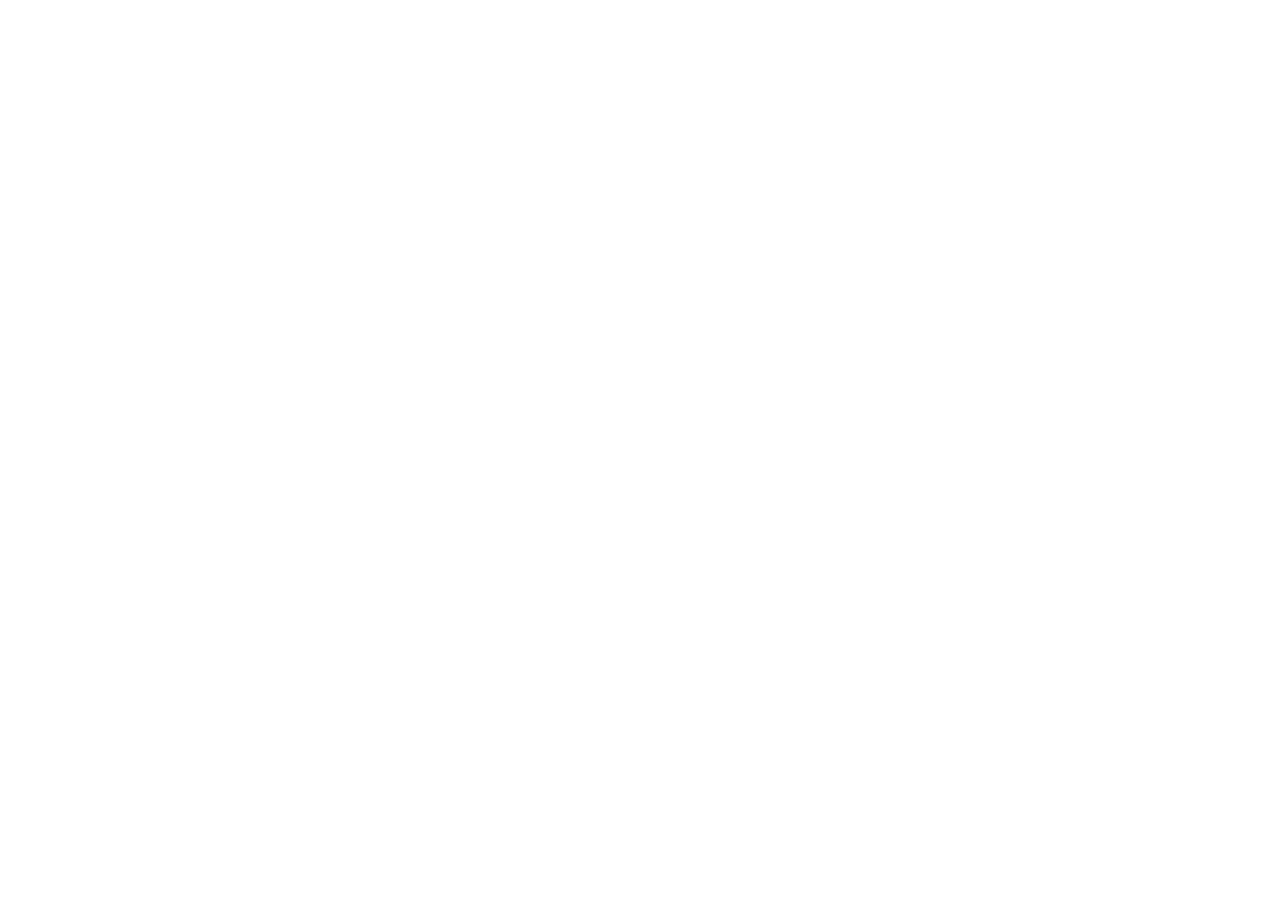
==== index.html @ 3d3f5ec4 "first commit" ====
<!DOCTYPE html>
<html lang="en">
<head>
    <meta charset="UTF-8">
    <meta name="viewport" content="width=device-width, initial-scale=1.0">
    <title>Document</title>
    <link rel="stylesheet" href="style.css">
</head>
<body>
    <header></header>

    <main></main>

    <footer></footer>

    <script src="js/game.js"></script>
    <script src="js/mcts.js"></script>
    <script src="js/player.js"></script>
    <script src="js/main.js"></script>
</body>
</html>
---- style.css ----
* {
}

body {
}

header {
}

main {
}

footer {
}
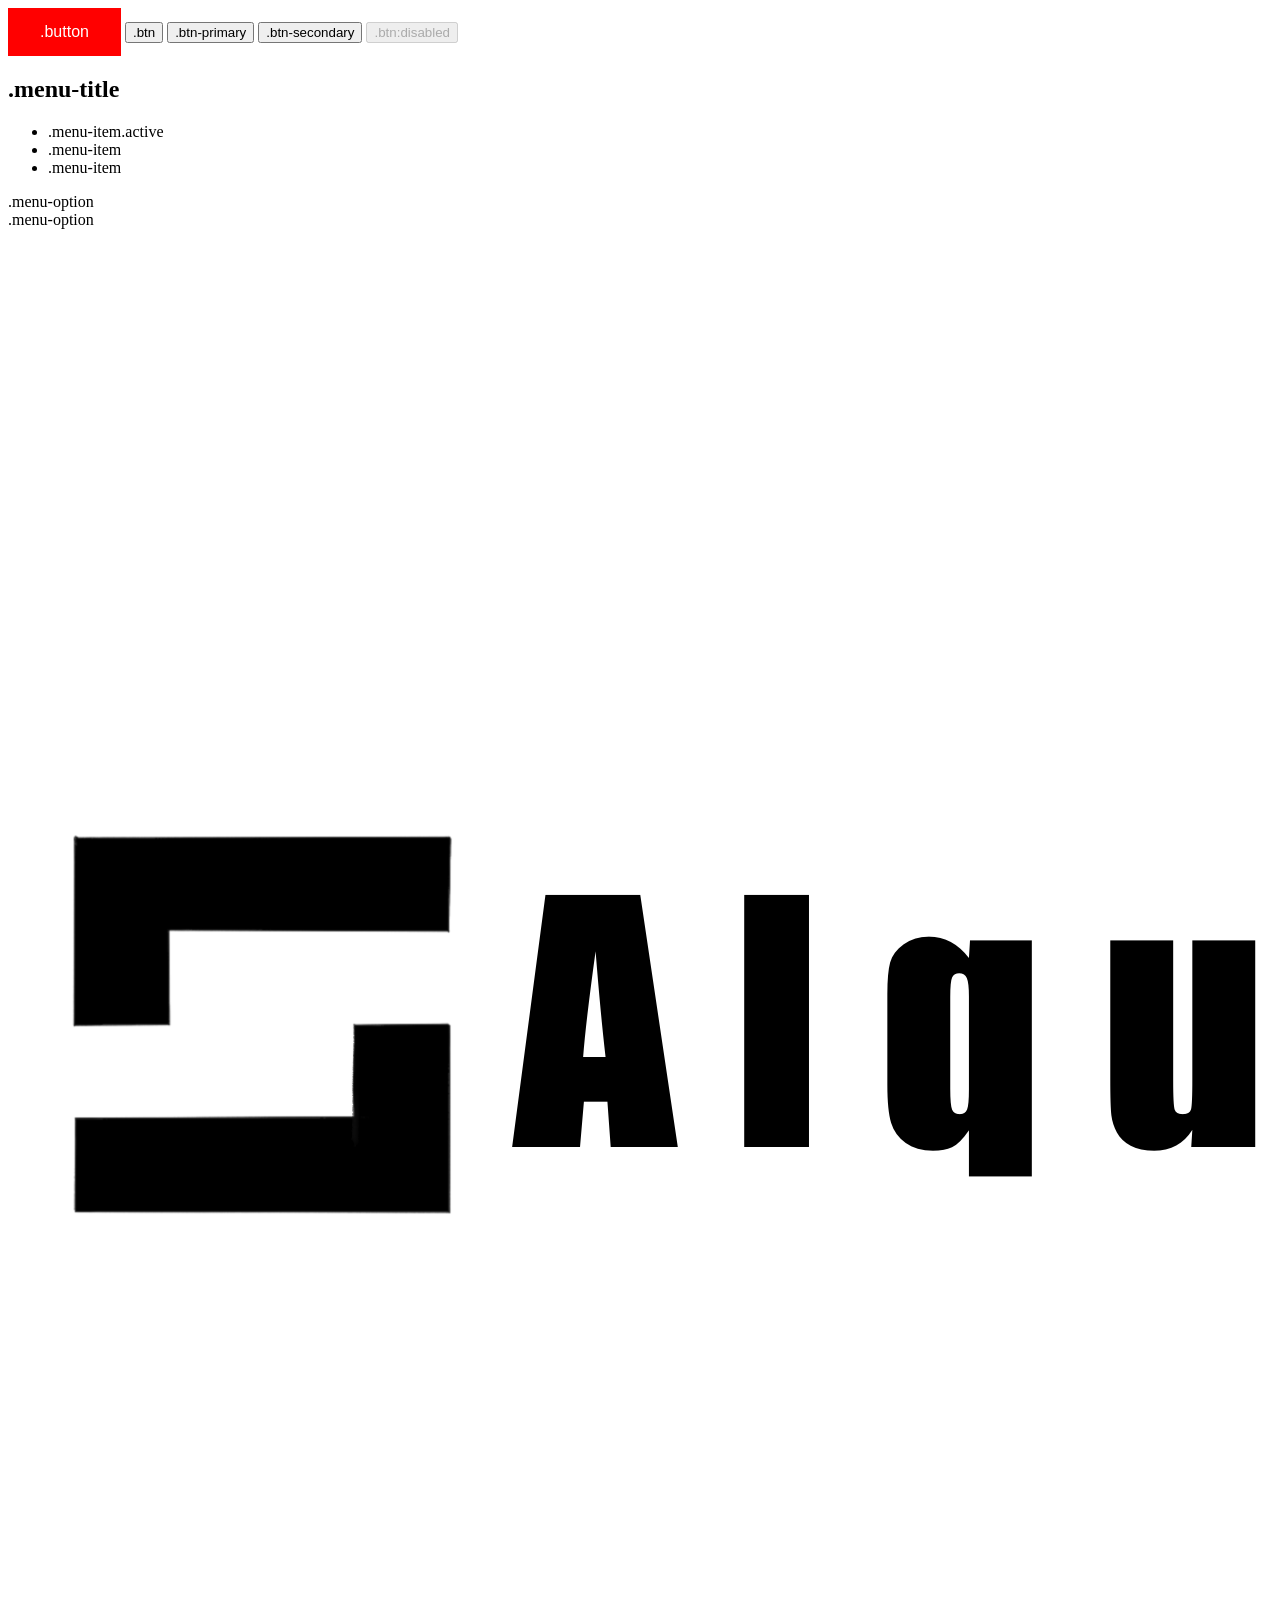
==== commit 0ec2ab04: "initial html+css structure" ====
--- a/index.html
+++ b/index.html
@@ -9,7 +9,31 @@
 <body>
     <header></header>
 
-    <main></main>
+    <main>
+        <!-- TEST: buttons -->
+        <section>
+            <button class="button">.button</button>
+            <button class="btn">.btn</button>
+            <button class="btn btn-primary">.btn-primary</button>
+            <button class="btn btn-secondary">.btn-secondary</button>
+            <button class="btn" disabled>.btn:disabled</button>
+        </section>
+
+        <!-- TEST: menu -->
+        <nav class="menu">
+            <h2 class="menu-title">.menu-title</h2>
+            <ul class="menu-list">
+                <li class="menu-item active">.menu-item.active</li>
+                <li class="menu-item">.menu-item</li>
+                <li class="menu-item">.menu-item</li>
+            </ul>
+            <div class="menu-options">
+                <div class="menu-option">.menu-option</div>
+                <div class="menu-option">.menu-option</div>
+            </div>
+        </nav>
+    </main>
+        <img src="Logo.png" alt="Alquerque logo">
 
     <footer></footer>
 
--- a/style.css
+++ b/style.css
@@ -1,8 +1,28 @@
 * {
 }
 
+:root {
+  --white: var(--white);
+  --black: var(--black);
+  --lightbrown: #D4BEB5;
+    
+}
+
 body {
+
+    .button {
+        background-color: red;
+        border: none;
+        color: white;
+        padding: 15px 32px;
+        text-align: center;
+        text-decoration: none;
+        display: inline-block;
+        font-size: 16px;
+        cursor: pointer;
+    }
 }
+
 
 header {
 }
@@ -12,3 +32,53 @@
 
 footer {
 }
+
+/* Buttons */
+button {
+}
+
+.btn {
+}
+
+.btn:hover {
+}
+
+.btn:active {
+}
+
+.btn:disabled {
+}
+
+.btn-primary {
+}
+
+.btn-secondary {
+}
+
+/* Menus */
+nav {
+}
+
+.menu {
+}
+
+.menu-title {
+}
+
+.menu-list {
+}
+
+.menu-item {
+}
+
+.menu-item:hover {
+}
+
+.menu-item.active {
+}
+
+.menu-options {
+}
+
+.menu-option {
+}
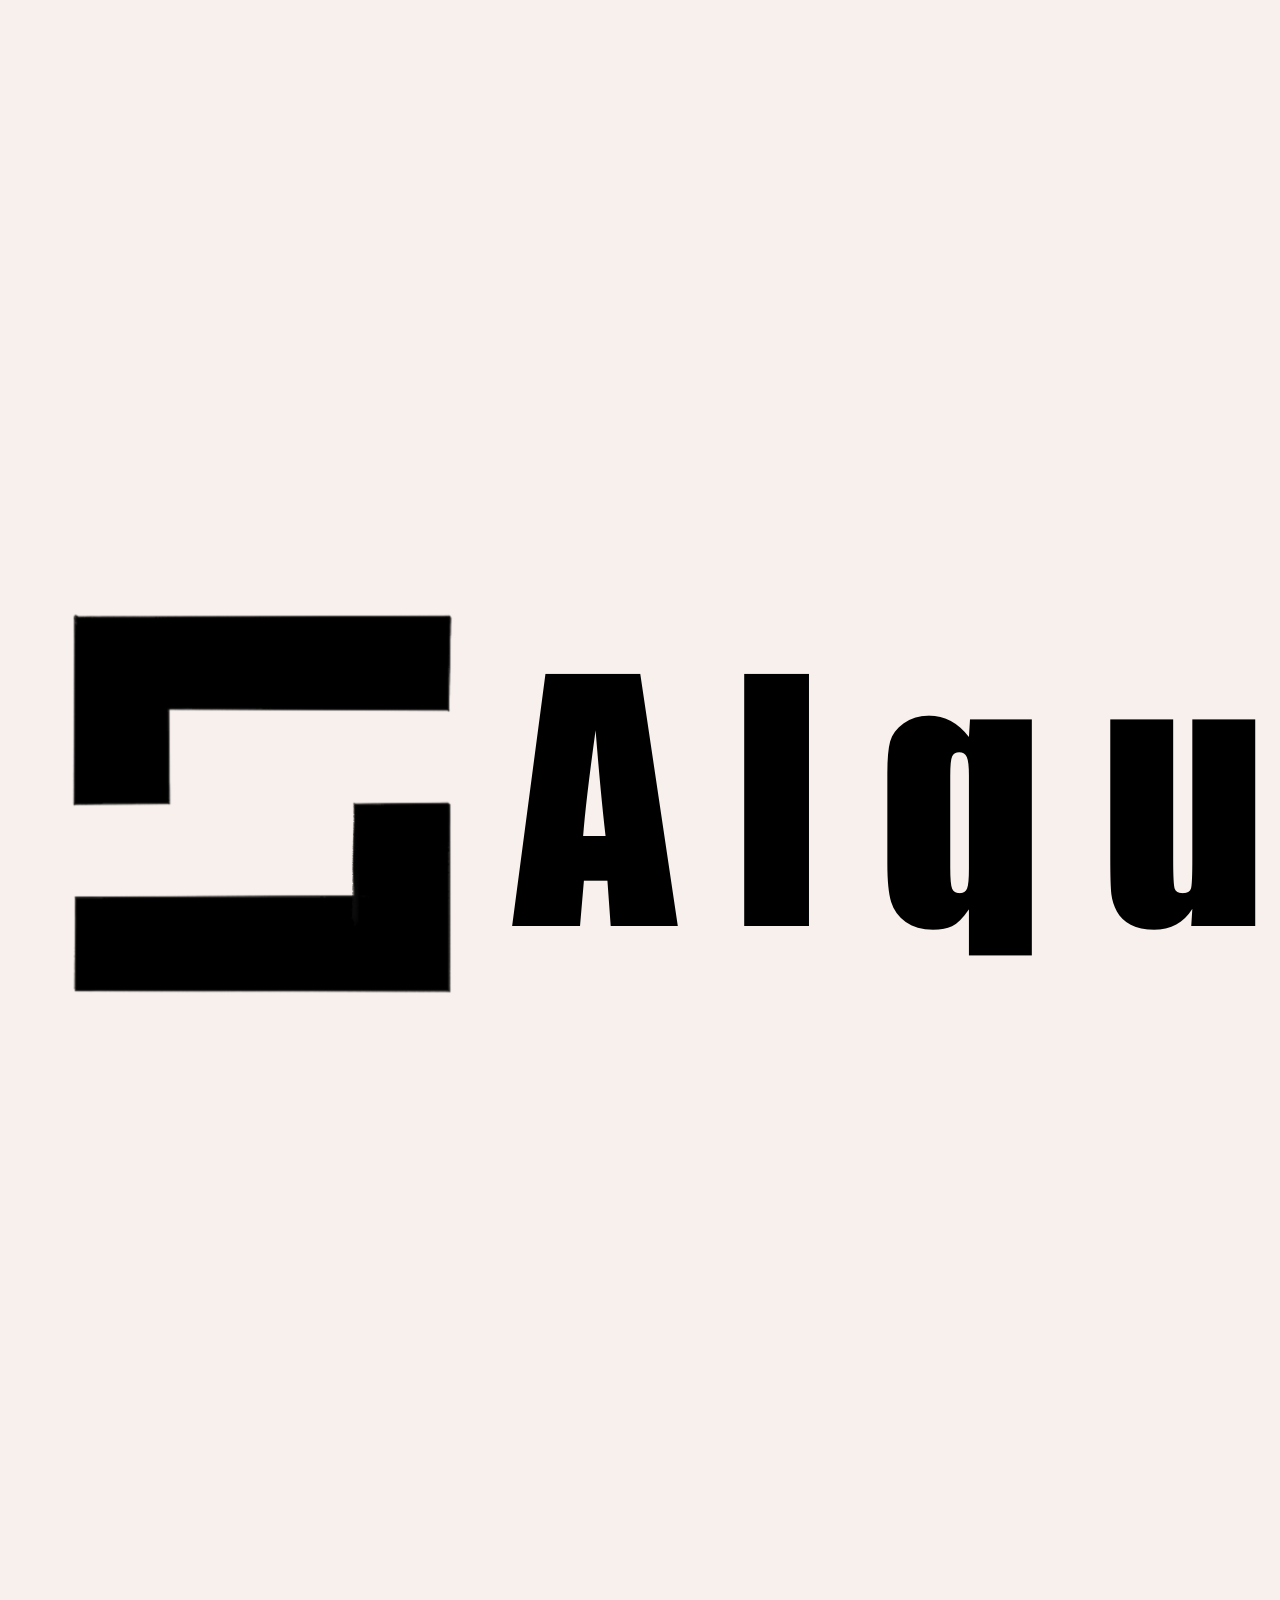
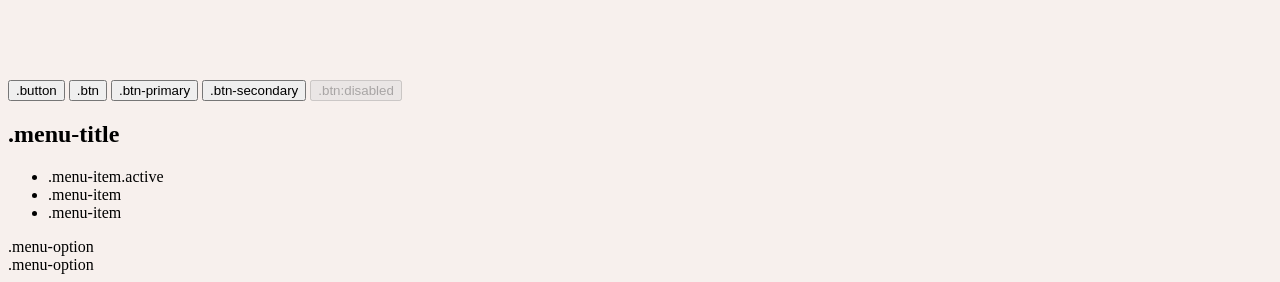
==== commit cd6017f9: "initial html+css structure" ====
--- a/index.html
+++ b/index.html
@@ -8,6 +8,7 @@
 </head>
 <body>
     <header></header>
+        <img src="Logo.png" alt="Alquerque logo">
 
     <main>
         <!-- TEST: buttons -->
@@ -33,7 +34,6 @@
             </div>
         </nav>
     </main>
-        <img src="Logo.png" alt="Alquerque logo">
 
     <footer></footer>
 
--- a/style.css
+++ b/style.css
@@ -4,23 +4,13 @@
 :root {
   --white: var(--white);
   --black: var(--black);
-  --lightbrown: #D4BEB5;
-    
+  --background: #F7F0ED;
+  --board: #C28D74;
+
 }
 
 body {
-
-    .button {
-        background-color: red;
-        border: none;
-        color: white;
-        padding: 15px 32px;
-        text-align: center;
-        text-decoration: none;
-        display: inline-block;
-        font-size: 16px;
-        cursor: pointer;
-    }
+    background-color: var(--background);
 }
 
 
@@ -32,6 +22,10 @@
 
 footer {
 }
+
+/* Balls */
+
+
 
 /* Buttons */
 button {
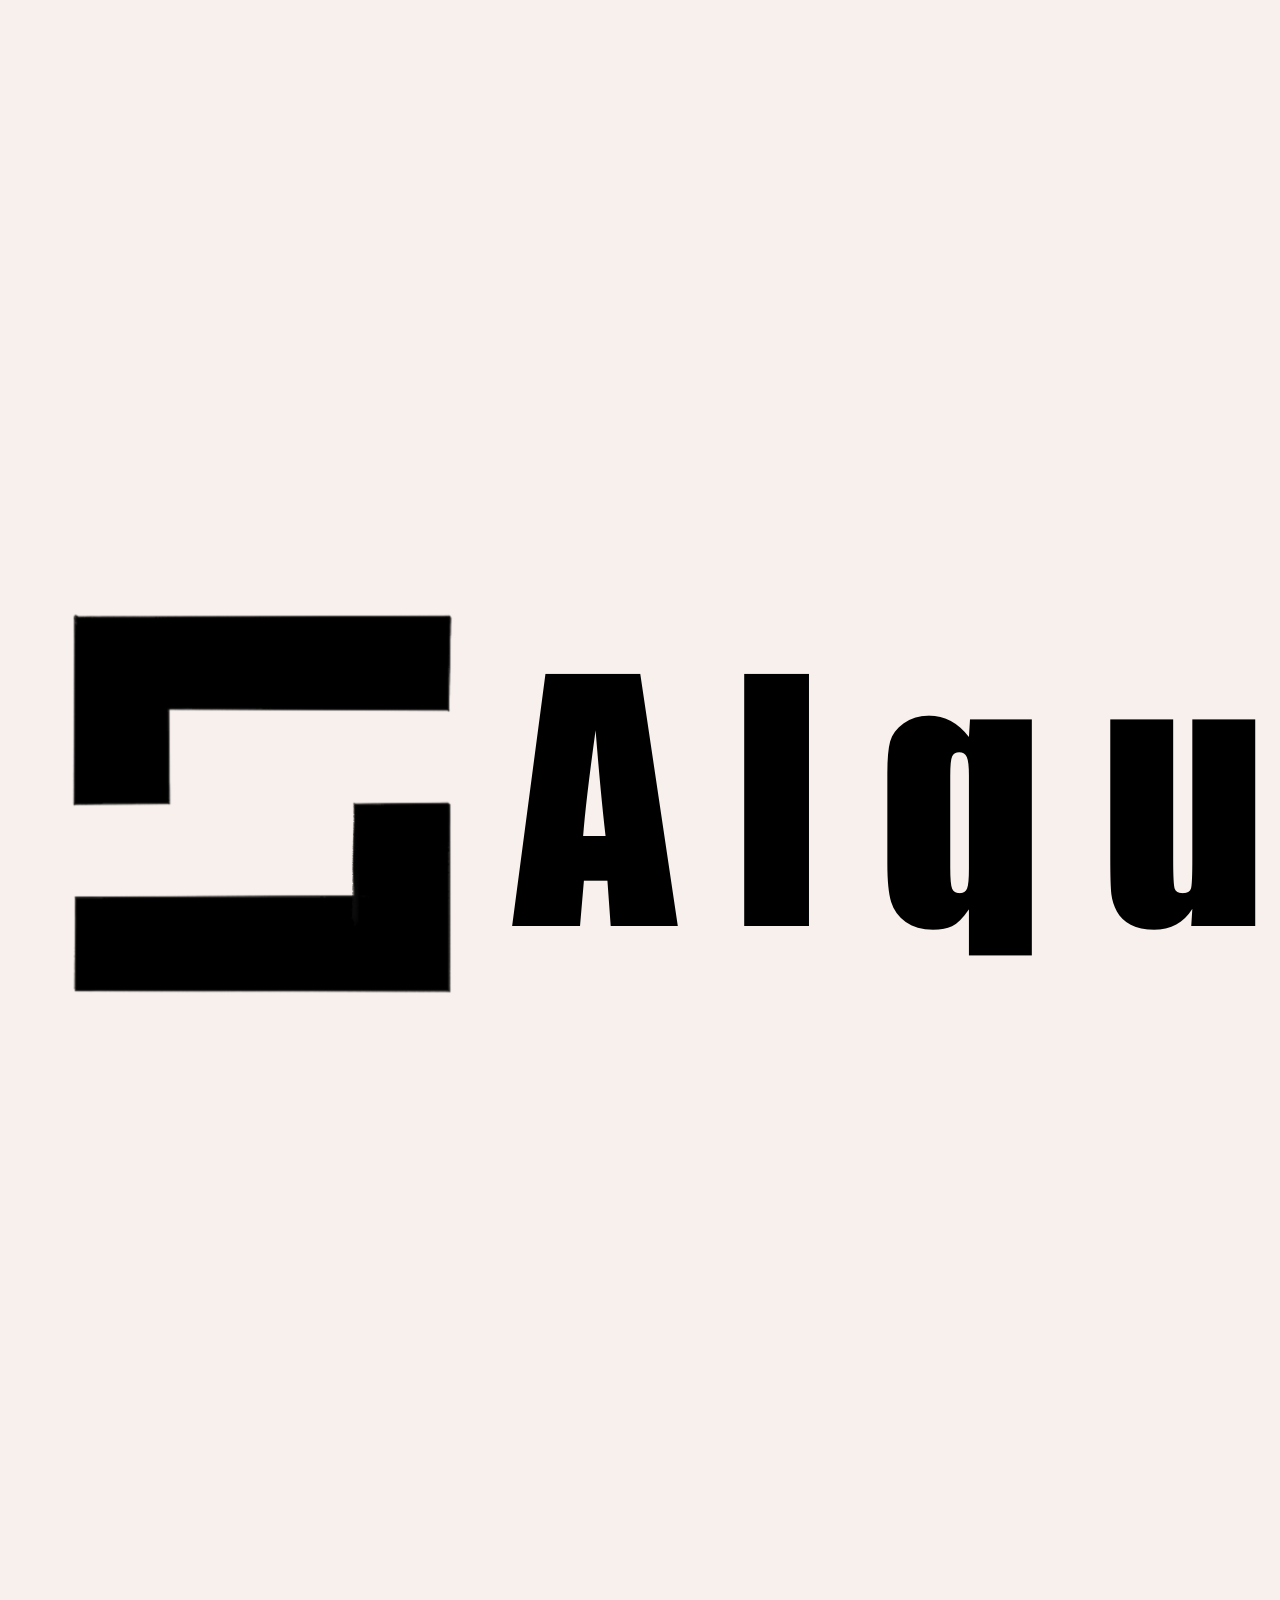
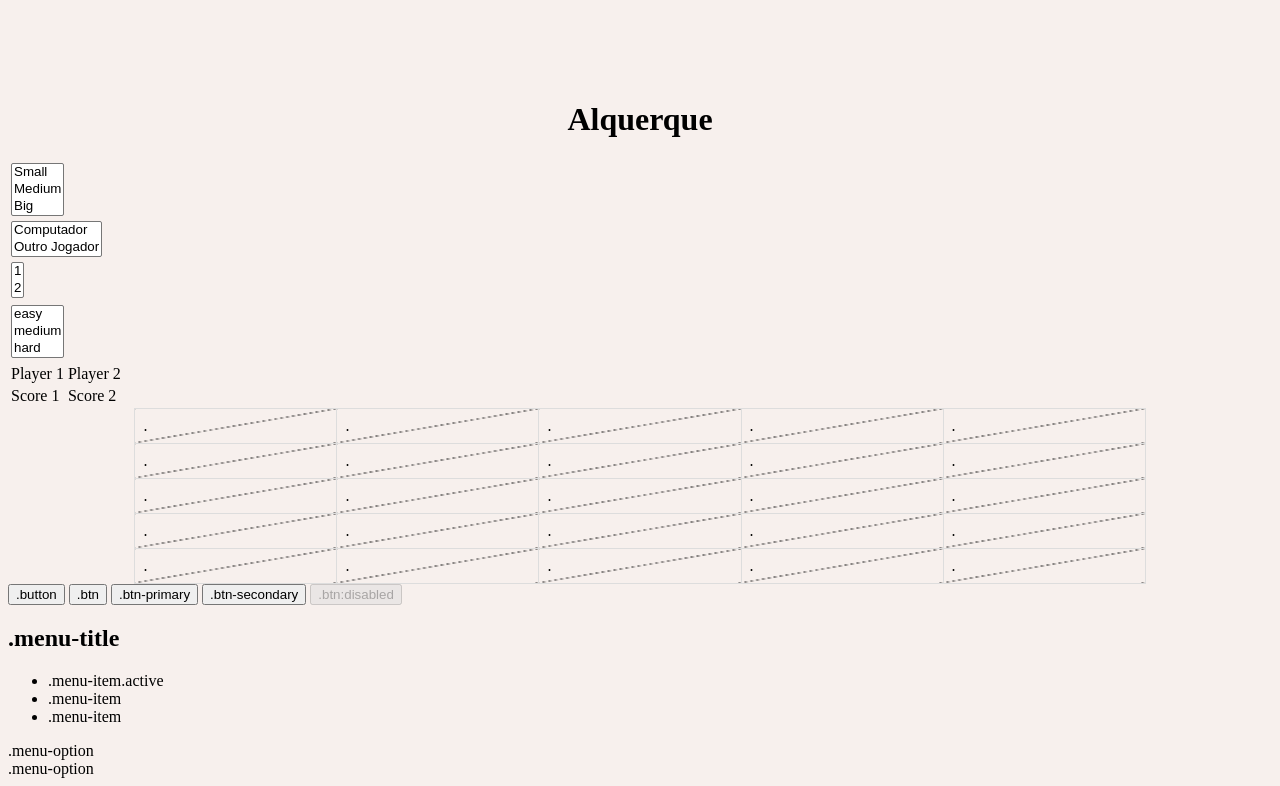
==== commit 33107af9: "merge html+css files into one" ====
--- a/index.html
+++ b/index.html
@@ -1,16 +1,113 @@
 <!DOCTYPE html>
-<html lang="en">
+<html lang="pt">
 <head>
     <meta charset="UTF-8">
     <meta name="viewport" content="width=device-width, initial-scale=1.0">
-    <title>Document</title>
+    <title>Alquerque</title>
     <link rel="stylesheet" href="style.css">
 </head>
 <body>
-    <header></header>
+    <header>
         <img src="Logo.png" alt="Alquerque logo">
+        <h1>Alquerque</h1>
+    </header>
 
     <main>
+        <!-- Configurações -->
+        <table>
+            <tr>
+                <td>
+                    <select size="3" name="Tamanho_Tabuleiro">
+                        <option>Small</option>
+                        <option>Medium</option>
+                        <option>Big</option>
+                    </select>
+                </td>
+            </tr>
+            <tr>
+                <td>
+                    <select size="2" name="Novo_Jogo">
+                        <option>Computador</option>
+                        <option>Outro Jogador</option>
+                    </select>
+                </td>
+            </tr>
+            <tr>
+                <td>
+                    <select size="2" name="Quem_joga">
+                        <option>1</option>
+                        <option>2</option>
+                    </select>
+                </td>
+            </tr>
+        </table>
+
+        <!-- Difficulty Board -->
+        <table>
+            <tr>
+                <td>
+                    <select size="3" name="Dificuldade">
+                        <option>easy</option>
+                        <option>medium</option>
+                        <option>hard</option>
+                    </select>
+                </td>
+            </tr>
+        </table>
+
+        <!-- Score Board -->
+        <table>
+            <tr>
+                <td>Player 1</td>
+                <td>Player 2</td>
+            </tr>
+            <tr>
+                <td>Score 1</td>
+                <td>Score 2</td>
+            </tr>
+        </table>
+
+        <!-- Tabuleiro -->
+        <div class="board">
+            <table>
+                <tr>
+                    <td>.</td>
+                    <td>.</td>
+                    <td>.</td>
+                    <td>.</td>
+                    <td>.</td>
+                </tr>
+                <tr>
+                    <td>.</td>
+                    <td>.</td>
+                    <td>.</td>
+                    <td>.</td>
+                    <td>.</td>
+                </tr>
+                <tr>
+                    <td>.</td>
+                    <td>.</td>
+                    <td>.</td>
+                    <td>.</td>
+                    <td>.</td>
+                </tr>
+                <tr>
+                    <td>.</td>
+                    <td>.</td>
+                    <td>.</td>
+                    <td>.</td>
+                    <td>.</td>
+                </tr>
+                <tr>
+                    <td>.</td>
+                    <td>.</td>
+                    <td>.</td>
+                    <td>.</td>
+                    <td>.</td>
+                </tr>
+            </table>
+        </div>
+
         <!-- TEST: buttons -->
         <section>
             <button class="button">.button</button>
@@ -42,4 +139,4 @@
     <script src="js/player.js"></script>
     <script src="js/main.js"></script>
 </body>
-</html>+</html>
--- a/style.css
+++ b/style.css
@@ -17,10 +17,35 @@
 header {
 }
 
+h1 {
+    font-family: Lora, serif;
+    text-align: center;
+}
+
 main {
 }
 
 footer {
+}
+
+/* Board */
+.board table {
+    border-collapse: collapse;
+    width: 80%;
+    margin: 0 auto;
+    padding: 30px;
+}
+
+.board th,
+.board td {
+    border: 1px solid #ddd;
+    padding: 8px;
+    text-align: left;
+    background: linear-gradient(to right bottom, transparent 49.9%, black 50%, black 50.1%, transparent 51%);
+}
+
+.diagonal-split {
+    background-image: linear-gradient(to top right, transparent calc(50% - 1px), #000, transparent calc(50% + 1px));
 }
 
 /* Balls */
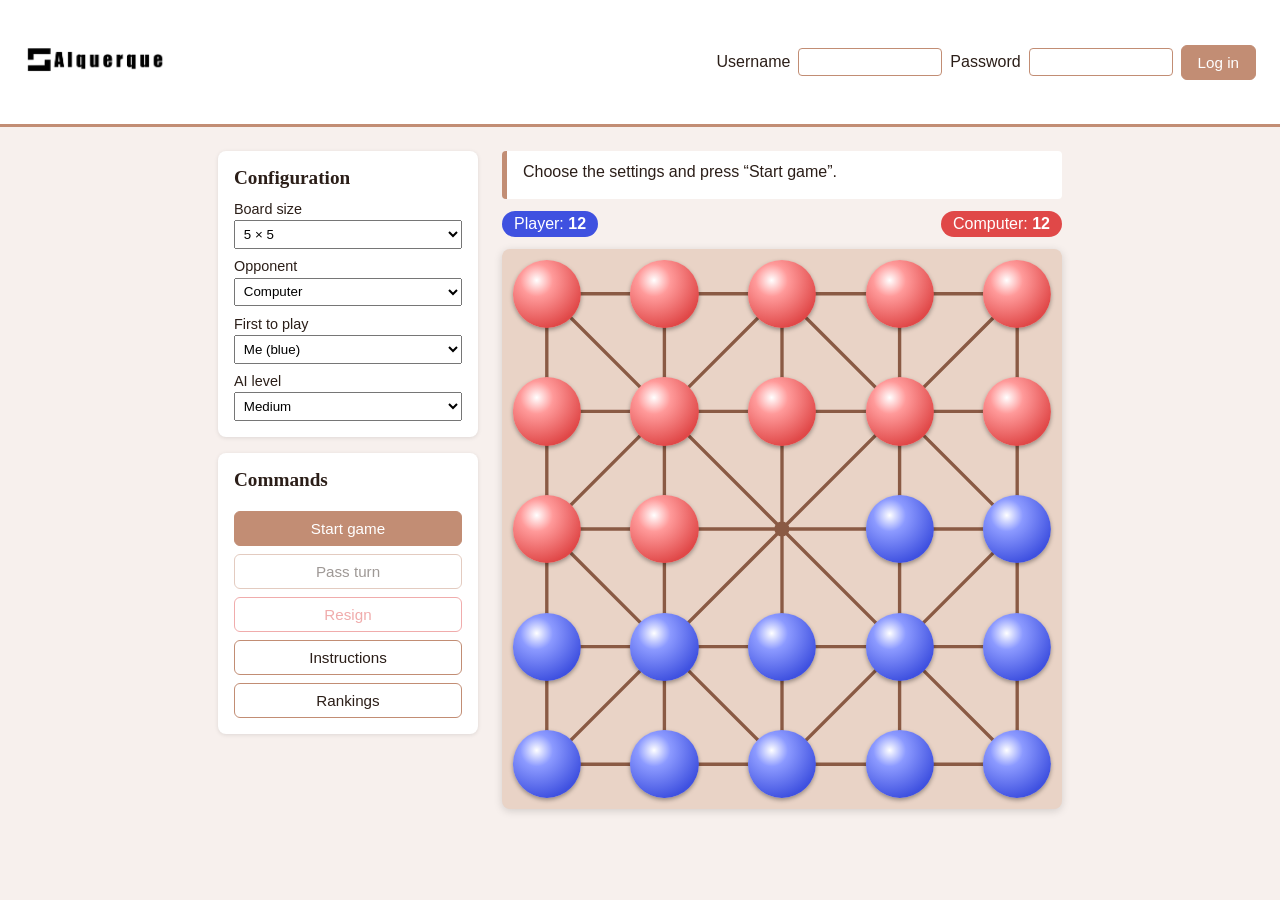
==== commit cb1bda3b: "complete project structure" ====
--- a/index.html
+++ b/index.html
@@ -1,5 +1,5 @@
 <!DOCTYPE html>
-<html lang="pt">
+<html lang="en">
 <head>
     <meta charset="UTF-8">
     <meta name="viewport" content="width=device-width, initial-scale=1.0">
@@ -8,135 +8,129 @@
 </head>
 <body>
     <header>
-        <img src="Logo.png" alt="Alquerque logo">
-        <h1>Alquerque</h1>
+        <!-- Logo -->
+        <div id="logo">
+            <img src="Logo.png" alt="Alquerque logo">
+        </div>
+
+        <!-- Identification -->
+        <section id="identification" aria-label="Identification">
+            <form id="login-form">
+                <label for="login-user">Username</label>
+                <input id="login-user" name="user" type="text" autocomplete="username">
+                <label for="login-pass">Password</label>
+                <input id="login-pass" name="password" type="password">
+                <button type="submit" class="btn btn-primary">Log in</button>
+            </form>
+            <div id="user-info" hidden>
+                <span>Hello, <strong id="user-name"></strong></span>
+                <button type="button" id="btn-logout" class="btn">Log out</button>
+            </div>
+        </section>
     </header>
 
     <main>
-        <!-- Configurações -->
-        <table>
-            <tr>
-                <td>
-                    <select size="3" name="Tamanho_Tabuleiro">
-                        <option>Small</option>
-                        <option>Medium</option>
-                        <option>Big</option>
-                    </select>
-                </td>
-            </tr>
-            <tr>
-                <td>
-                    <select size="2" name="Novo_Jogo">
-                        <option>Computador</option>
-                        <option>Outro Jogador</option>
-                    </select>
-                </td>
-            </tr>
-            <tr>
-                <td>
-                    <select size="2" name="Quem_joga">
-                        <option>1</option>
-                        <option>2</option>
-                    </select>
-                </td>
-            </tr>
-        </table>
+        <aside id="side">
+            <!-- Configuration -->
+            <section id="config" class="panel">
+                <h2>Configuration</h2>
+                <label for="cfg-size">Board size</label>
+                <select id="cfg-size">
+                    <option value="5" selected>5 × 5</option>
+                    <option value="7">7 × 7</option>
+                    <option value="9">9 × 9</option>
+                </select>
 
-        <!-- Difficulty Board -->
-        <table>
-            <tr>
-                <td>
-                    <select size="3" name="Dificuldade">
-                        <option>easy</option>
-                        <option>medium</option>
-                        <option>hard</option>
-                    </select>
-                </td>
-            </tr>
-        </table>
+                <label for="cfg-opponent">Opponent</label>
+                <select id="cfg-opponent">
+                    <option value="computer" selected>Computer</option>
+                    <option value="player" disabled>Another player (2nd delivery)</option>
+                </select>
 
-        <!-- Score Board -->
-        <table>
-            <tr>
-                <td>Player 1</td>
-                <td>Player 2</td>
-            </tr>
-            <tr>
-                <td>Score 1</td>
-                <td>Score 2</td>
-            </tr>
-        </table>
+                <label for="cfg-first">First to play</label>
+                <select id="cfg-first">
+                    <option value="human" selected>Me (blue)</option>
+                    <option value="computer">Computer (red)</option>
+                </select>
 
-        <!-- Tabuleiro -->
-        <div class="board">
-            <table>
-                <tr>
-                    <td>.</td>
-                    <td>.</td>
-                    <td>.</td>
-                    <td>.</td>
-                    <td>.</td>
-                </tr>
-                <tr>
-                    <td>.</td>
-                    <td>.</td>
-                    <td>.</td>
-                    <td>.</td>
-                    <td>.</td>
-                </tr>
-                <tr>
-                    <td>.</td>
-                    <td>.</td>
-                    <td>.</td>
-                    <td>.</td>
-                    <td>.</td>
-                </tr>
-                <tr>
-                    <td>.</td>
-                    <td>.</td>
-                    <td>.</td>
-                    <td>.</td>
-                    <td>.</td>
-                </tr>
-                <tr>
-                    <td>.</td>
-                    <td>.</td>
-                    <td>.</td>
-                    <td>.</td>
-                    <td>.</td>
-                </tr>
-            </table>
-        </div>
+                <label for="cfg-level">AI level</label>
+                <select id="cfg-level">
+                    <option value="easy">Easy</option>
+                    <option value="medium" selected>Medium</option>
+                    <option value="hard">Hard</option>
+                </select>
+            </section>
 
-        <!-- TEST: buttons -->
-        <section>
-            <button class="button">.button</button>
-            <button class="btn">.btn</button>
-            <button class="btn btn-primary">.btn-primary</button>
-            <button class="btn btn-secondary">.btn-secondary</button>
-            <button class="btn" disabled>.btn:disabled</button>
+            <!-- Commands -->
+            <section id="commands" class="panel">
+                <h2>Commands</h2>
+                <button type="button" id="btn-start" class="btn btn-primary">Start game</button>
+                <button type="button" id="btn-pass" class="btn">Pass turn</button>
+                <button type="button" id="btn-resign" class="btn btn-secondary">Resign</button>
+                <button type="button" id="btn-instructions" class="btn">Instructions</button>
+                <button type="button" id="btn-rankings" class="btn">Rankings</button>
+            </section>
+        </aside>
+
+        <section id="play" aria-label="Game">
+            <!-- Messages -->
+            <p id="message" role="status"></p>
+
+            <div id="score">
+                <span class="tag player1"><span id="name-human">Player</span>: <strong id="count-human">0</strong></span>
+                <span class="tag player2">Computer: <strong id="count-computer">0</strong></span>
+            </div>
+
+            <!-- Board (generated in JavaScript) -->
+            <div id="board" class="board"></div>
         </section>
-
-        <!-- TEST: menu -->
-        <nav class="menu">
-            <h2 class="menu-title">.menu-title</h2>
-            <ul class="menu-list">
-                <li class="menu-item active">.menu-item.active</li>
-                <li class="menu-item">.menu-item</li>
-                <li class="menu-item">.menu-item</li>
-            </ul>
-            <div class="menu-options">
-                <div class="menu-option">.menu-option</div>
-                <div class="menu-option">.menu-option</div>
-            </div>
-        </nav>
     </main>
 
-    <footer></footer>
+    <!-- Instructions -->
+    <dialog id="instructions">
+        <h2>Instructions</h2>
+        <ul>
+            <li>Each player has pieces of their own color; the pieces sit on the line intersections. You play with the <strong>blue</strong> pieces (at the bottom).</li>
+            <li><strong>Movement:</strong> move a piece to an empty neighboring position along a line, without going backwards. Diagonals only exist at some positions.</li>
+            <li><strong>Capture:</strong> jump over a neighboring opponent piece to the empty position right behind it, in any direction. The captured piece leaves the board.</li>
+            <li><strong>Multiple captures:</strong> after capturing, if you can keep going, you must keep going. You cannot pass through the same position twice.</li>
+            <li>If you have no possible move, use “Pass turn”.</li>
+            <li><strong>End of the game:</strong> the winner is whoever still has pieces when the opponent has none left.</li>
+        </ul>
+        <h3>How to play in this application</h3>
+        <ol>
+            <li>The pieces that can move are highlighted. Click one.</li>
+            <li>Click one of the highlighted destinations. In a multiple capture, click each jump.</li>
+            <li>Click the piece again to cancel the selection.</li>
+        </ol>
+        <form method="dialog">
+            <button class="btn btn-primary">Close</button>
+        </form>
+    </dialog>
+
+    <!-- Rankings -->
+    <dialog id="rankings">
+        <h2>Rankings</h2>
+        <table>
+            <thead>
+                <tr>
+                    <th>Board</th>
+                    <th>Level</th>
+                    <th>Wins</th>
+                    <th>Losses</th>
+                    <th>Draws</th>
+                </tr>
+            </thead>
+            <tbody id="rankings-body"></tbody>
+        </table>
+        <form method="dialog">
+            <button class="btn btn-primary">Close</button>
+        </form>
+    </dialog>
 
     <script src="js/game.js"></script>
-    <script src="js/mcts.js"></script>
-    <script src="js/player.js"></script>
+    <script src="js/ai.js"></script>
+    <script src="js/board.js"></script>
     <script src="js/main.js"></script>
 </body>
 </html>
--- a/style.css
+++ b/style.css
@@ -1,103 +1,350 @@
+:root {
+    --background: #F7F0ED;
+    --surface: #FFFFFF;
+    --board: #E9D3C6;
+    --line: #8A5A44;
+    --accent: #C28D74;
+    --text: #2B1E18;
+    --blue: #3F51E0;
+    --red: #E04848;
+    --highlight: #F2A93B;
+}
+
 * {
-}
-
-:root {
-  --white: var(--white);
-  --black: var(--black);
-  --background: #F7F0ED;
-  --board: #C28D74;
-
+    box-sizing: border-box;
 }
 
 body {
+    margin: 0;
     background-color: var(--background);
-}
-
-
+    color: var(--text);
+    font-family: "Segoe UI", Arial, sans-serif;
+}
+
+h1,
+h2,
+h3 {
+    font-family: Lora, Georgia, serif;
+}
+
+/* ---------- Header: logo + identification ---------- */
 header {
-}
-
-h1 {
-    font-family: Lora, serif;
+    display: flex;
+    flex-wrap: wrap;
+    align-items: center;
+    justify-content: space-between;
+    gap: 1rem;
+    padding: 0.75rem 1.5rem;
+    background-color: var(--surface);
+    border-bottom: 3px solid var(--accent);
+}
+
+#logo {
+    display: flex;
+    align-items: center;
+    gap: 0.75rem;
+}
+
+#logo img {
+    height: 100px;
+    width: auto;
+}
+
+#logo h1 {
+    margin: 0;
+    font-size: 2rem;
+    letter-spacing: 0.05em;
+}
+
+#identification form,
+#user-info {
+    display: flex;
+    flex-wrap: wrap;
+    align-items: center;
+    gap: 0.5rem;
+}
+
+#identification input {
+    width: 9rem;
+    padding: 0.35rem 0.5rem;
+    border: 1px solid var(--accent);
+    border-radius: 4px;
+}
+
+[hidden] {
+    display: none !important;
+}
+
+/* ---------- Layout ---------- */
+main {
+    display: flex;
+    flex-wrap: wrap;
+    align-items: flex-start;
+    justify-content: center;
+    gap: 1.5rem;
+    padding: 1.5rem;
+}
+
+#side {
+    display: flex;
+    flex-direction: column;
+    gap: 1rem;
+    width: 260px;
+}
+
+.panel {
+    background-color: var(--surface);
+    border-radius: 8px;
+    padding: 1rem;
+    box-shadow: 0 1px 4px rgba(0, 0, 0, 0.1);
+}
+
+.panel h2 {
+    margin: 0 0 0.75rem;
+    font-size: 1.2rem;
+}
+
+#config label {
+    display: block;
+    margin-top: 0.6rem;
+    font-size: 0.9rem;
+}
+
+#config select {
+    width: 100%;
+    margin-top: 0.2rem;
+    padding: 0.3rem;
+}
+
+#commands {
+    display: flex;
+    flex-direction: column;
+    gap: 0.5rem;
+}
+
+#play {
+    flex: 1 1 400px;
+    max-width: 560px;
+}
+
+/* ---------- Messages + score ---------- */
+#message {
+    min-height: 3rem;
+    margin: 0 0 0.75rem;
+    padding: 0.75rem 1rem;
+    background-color: var(--surface);
+    border-left: 5px solid var(--accent);
+    border-radius: 4px;
+}
+
+#message.warn {
+    border-left-color: var(--highlight);
+}
+
+#message.win {
+    border-left-color: #3BA55C;
+    font-weight: bold;
+}
+
+#message.loss {
+    border-left-color: var(--red);
+    font-weight: bold;
+}
+
+#score {
+    display: flex;
+    justify-content: space-between;
+    margin-bottom: 0.75rem;
+}
+
+.tag {
+    padding: 0.25rem 0.75rem;
+    border-radius: 999px;
+    color: #FFFFFF;
+}
+
+.tag.player1 {
+    background-color: var(--blue);
+}
+
+.tag.player2 {
+    background-color: var(--red);
+}
+
+/* ---------- Board ---------- */
+.board {
+    position: relative;
+    width: 100%;
+    background-color: var(--board);
+    border-radius: 8px;
+    box-shadow: 0 2px 8px rgba(0, 0, 0, 0.15);
+}
+
+/* Keeps the board square: padding in % is relative to the width. */
+.board::before {
+    content: "";
+    display: block;
+    padding-top: 100%;
+}
+
+.board-lines {
+    position: absolute;
+    top: 0;
+    left: 0;
+    width: 100%;
+    height: 100%;
+}
+
+.board-lines line {
+    stroke: var(--line);
+    stroke-width: 0.6;
+    stroke-linecap: round;
+}
+
+/* Every position; left/top/width/height are set from JavaScript. */
+.point {
+    position: absolute;
+    transform: translate(-50%, -50%);
+    border-radius: 50%;
+}
+
+/* Empty position: small dot */
+.point::after {
+    content: "";
+    position: absolute;
+    top: 50%;
+    left: 50%;
+    width: 22%;
+    height: 22%;
+    transform: translate(-50%, -50%);
+    border-radius: 50%;
+    background-color: var(--line);
+}
+
+.point.piece::after {
+    display: none;
+}
+
+.point.player1 {
+    background: radial-gradient(circle at 35% 30%, #FFFFFF 0%, #8C9AFF 25%, var(--blue) 75%);
+    box-shadow: 0 2px 4px rgba(0, 0, 0, 0.35);
+}
+
+.point.player2 {
+    background: radial-gradient(circle at 35% 30%, #FFFFFF 0%, #FF9A9A 25%, var(--red) 75%);
+    box-shadow: 0 2px 4px rgba(0, 0, 0, 0.35);
+}
+
+.point.movable {
+    cursor: pointer;
+    outline: 3px solid var(--highlight);
+    outline-offset: 2px;
+}
+
+.point.selected {
+    outline: 4px solid var(--text);
+    outline-offset: 2px;
+}
+
+.point.target {
+    cursor: pointer;
+    background-color: rgba(242, 169, 59, 0.55);
+}
+
+.point.target::after {
+    background-color: var(--highlight);
+    width: 40%;
+    height: 40%;
+}
+
+.point.path::after {
+    background-color: var(--highlight);
+}
+
+.point.last {
+    box-shadow: 0 0 0 3px rgba(43, 30, 24, 0.35);
+}
+
+.board.waiting .point {
+    cursor: wait;
+}
+
+/* ---------- Buttons ---------- */
+.btn {
+    padding: 0.5rem 1rem;
+    border: 1px solid var(--accent);
+    border-radius: 6px;
+    background-color: var(--surface);
+    color: var(--text);
+    font-size: 0.95rem;
+    cursor: pointer;
+}
+
+.btn:hover {
+    background-color: var(--background);
+}
+
+.btn:active {
+    transform: translateY(1px);
+}
+
+.btn:disabled {
+    opacity: 0.45;
+    cursor: not-allowed;
+}
+
+.btn-primary {
+    background-color: var(--accent);
+    color: #FFFFFF;
+}
+
+.btn-primary:hover {
+    background-color: var(--line);
+}
+
+.btn-secondary {
+    border-color: var(--red);
+    color: var(--red);
+}
+
+/* ---------- Overlays: instructions + rankings ---------- */
+dialog {
+    max-width: 560px;
+    border: none;
+    border-radius: 10px;
+    padding: 1.5rem;
+    box-shadow: 0 10px 30px rgba(0, 0, 0, 0.3);
+}
+
+dialog::backdrop {
+    background-color: rgba(0, 0, 0, 0.4);
+}
+
+dialog h2 {
+    margin-top: 0;
+}
+
+dialog li {
+    margin-bottom: 0.4rem;
+}
+
+dialog form {
+    text-align: right;
+    margin-top: 1rem;
+}
+
+#rankings table {
+    width: 100%;
+    border-collapse: collapse;
+}
+
+#rankings th,
+#rankings td {
+    padding: 0.4rem 0.6rem;
+    border-bottom: 1px solid var(--board);
     text-align: center;
 }
 
-main {
-}
-
-footer {
-}
-
-/* Board */
-.board table {
-    border-collapse: collapse;
-    width: 80%;
-    margin: 0 auto;
-    padding: 30px;
-}
-
-.board th,
-.board td {
-    border: 1px solid #ddd;
-    padding: 8px;
-    text-align: left;
-    background: linear-gradient(to right bottom, transparent 49.9%, black 50%, black 50.1%, transparent 51%);
-}
-
-.diagonal-split {
-    background-image: linear-gradient(to top right, transparent calc(50% - 1px), #000, transparent calc(50% + 1px));
-}
-
-/* Balls */
-
-
-
-/* Buttons */
-button {
-}
-
-.btn {
-}
-
-.btn:hover {
-}
-
-.btn:active {
-}
-
-.btn:disabled {
-}
-
-.btn-primary {
-}
-
-.btn-secondary {
-}
-
-/* Menus */
-nav {
-}
-
-.menu {
-}
-
-.menu-title {
-}
-
-.menu-list {
-}
-
-.menu-item {
-}
-
-.menu-item:hover {
-}
-
-.menu-item.active {
-}
-
-.menu-options {
-}
-
-.menu-option {
-}
+#rankings th {
+    background-color: var(--background);
+}
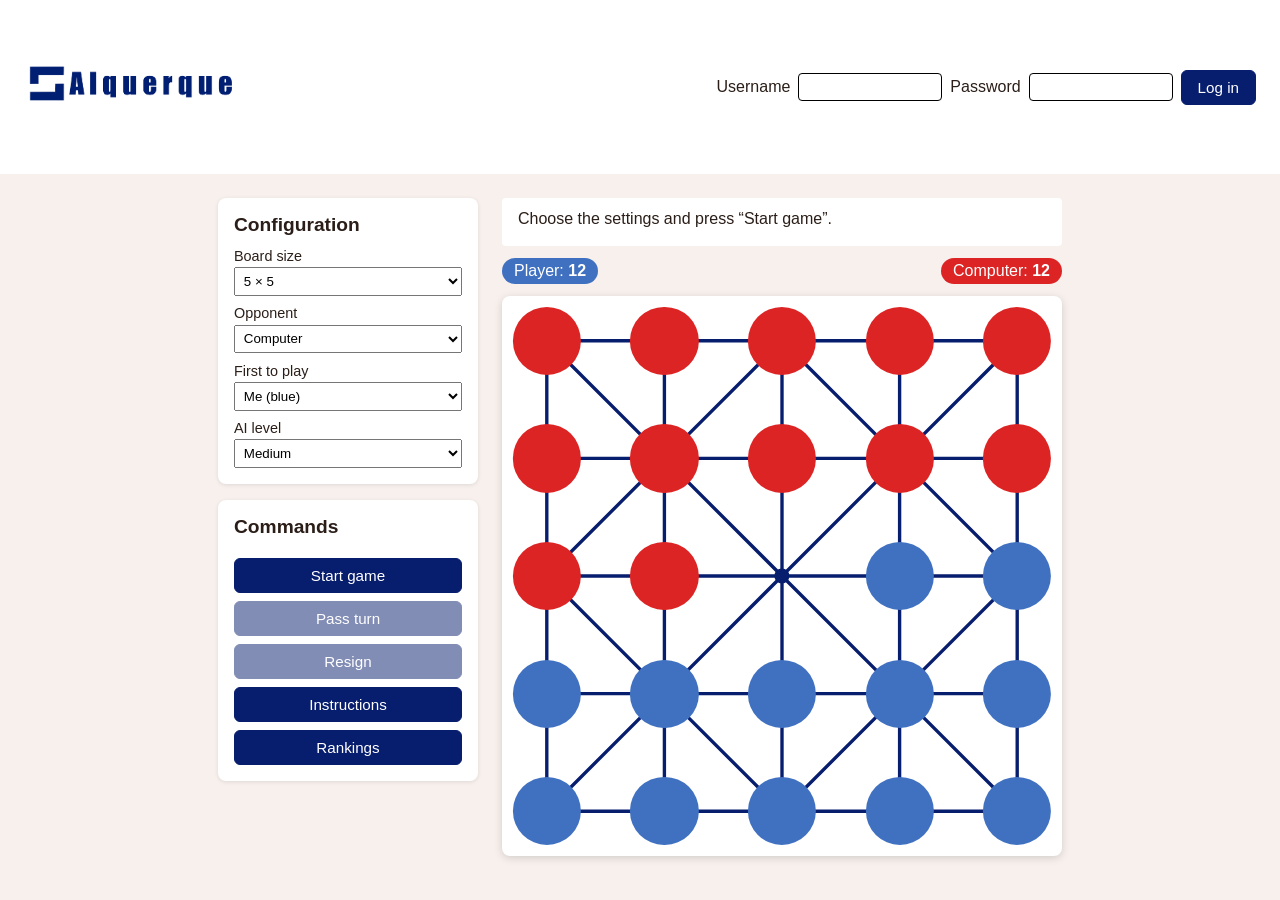
==== commit ada67a3b: "last changes before 1st delivery" ====
--- a/index.html
+++ b/index.html
@@ -8,19 +8,17 @@
 </head>
 <body>
     <header>
-        <!-- Logo -->
         <div id="logo">
             <img src="Logo.png" alt="Alquerque logo">
         </div>
 
-        <!-- Identification -->
         <section id="identification" aria-label="Identification">
             <form id="login-form">
                 <label for="login-user">Username</label>
                 <input id="login-user" name="user" type="text" autocomplete="username">
                 <label for="login-pass">Password</label>
                 <input id="login-pass" name="password" type="password">
-                <button type="submit" class="btn btn-primary">Log in</button>
+                <button type="submit" class="btn">Log in</button>
             </form>
             <div id="user-info" hidden>
                 <span>Hello, <strong id="user-name"></strong></span>
@@ -31,7 +29,6 @@
 
     <main>
         <aside id="side">
-            <!-- Configuration -->
             <section id="config" class="panel">
                 <h2>Configuration</h2>
                 <label for="cfg-size">Board size</label>
@@ -61,19 +58,17 @@
                 </select>
             </section>
 
-            <!-- Commands -->
             <section id="commands" class="panel">
                 <h2>Commands</h2>
-                <button type="button" id="btn-start" class="btn btn-primary">Start game</button>
+                <button type="button" id="btn-start" class="btn">Start game</button>
                 <button type="button" id="btn-pass" class="btn">Pass turn</button>
-                <button type="button" id="btn-resign" class="btn btn-secondary">Resign</button>
+                <button type="button" id="btn-resign" class="btn">Resign</button>
                 <button type="button" id="btn-instructions" class="btn">Instructions</button>
                 <button type="button" id="btn-rankings" class="btn">Rankings</button>
             </section>
         </aside>
 
         <section id="play" aria-label="Game">
-            <!-- Messages -->
             <p id="message" role="status"></p>
 
             <div id="score">
@@ -81,12 +76,10 @@
                 <span class="tag player2">Computer: <strong id="count-computer">0</strong></span>
             </div>
 
-            <!-- Board (generated in JavaScript) -->
             <div id="board" class="board"></div>
         </section>
     </main>
 
-    <!-- Instructions -->
     <dialog id="instructions">
         <h2>Instructions</h2>
         <ul>
@@ -104,11 +97,10 @@
             <li>Click the piece again to cancel the selection.</li>
         </ol>
         <form method="dialog">
-            <button class="btn btn-primary">Close</button>
+            <button class="btn">Close</button>
         </form>
     </dialog>
 
-    <!-- Rankings -->
     <dialog id="rankings">
         <h2>Rankings</h2>
         <table>
@@ -124,7 +116,7 @@
             <tbody id="rankings-body"></tbody>
         </table>
         <form method="dialog">
-            <button class="btn btn-primary">Close</button>
+            <button class="btn">Close</button>
         </form>
     </dialog>
 
--- a/style.css
+++ b/style.css
@@ -1,13 +1,12 @@
 :root {
     --background: #F7F0ED;
     --surface: #FFFFFF;
-    --board: #E9D3C6;
-    --line: #8A5A44;
-    --accent: #C28D74;
+    --board: #FFFFFF;
+    --accent: #071d6d;
     --text: #2B1E18;
-    --blue: #3F51E0;
-    --red: #E04848;
-    --highlight: #F2A93B;
+    --blue: rgb(64, 113, 193);
+    --red: #dd2424;
+    --highlight: #ece9dd;
 }
 
 * {
@@ -21,10 +20,9 @@
     font-family: "Segoe UI", Arial, sans-serif;
 }
 
-h1,
 h2,
 h3 {
-    font-family: Lora, Georgia, serif;
+    font-family: Lora, Arial, serif;
 }
 
 /* ---------- Header: logo + identification ---------- */
@@ -36,7 +34,6 @@
     gap: 1rem;
     padding: 0.75rem 1.5rem;
     background-color: var(--surface);
-    border-bottom: 3px solid var(--accent);
 }
 
 #logo {
@@ -46,14 +43,8 @@
 }
 
 #logo img {
-    height: 100px;
+    height: 150px;
     width: auto;
-}
-
-#logo h1 {
-    margin: 0;
-    font-size: 2rem;
-    letter-spacing: 0.05em;
 }
 
 #identification form,
@@ -67,7 +58,7 @@
 #identification input {
     width: 9rem;
     padding: 0.35rem 0.5rem;
-    border: 1px solid var(--accent);
+    border: 1px solid black;
     border-radius: 4px;
 }
 
@@ -133,7 +124,6 @@
     margin: 0 0 0.75rem;
     padding: 0.75rem 1rem;
     background-color: var(--surface);
-    border-left: 5px solid var(--accent);
     border-radius: 4px;
 }
 
@@ -142,12 +132,10 @@
 }
 
 #message.win {
-    border-left-color: #3BA55C;
     font-weight: bold;
 }
 
 #message.loss {
-    border-left-color: var(--red);
     font-weight: bold;
 }
 
@@ -196,19 +184,17 @@
 }
 
 .board-lines line {
-    stroke: var(--line);
+    stroke: var(--accent);
     stroke-width: 0.6;
     stroke-linecap: round;
 }
 
-/* Every position; left/top/width/height are set from JavaScript. */
 .point {
     position: absolute;
     transform: translate(-50%, -50%);
     border-radius: 50%;
 }
 
-/* Empty position: small dot */
 .point::after {
     content: "";
     position: absolute;
@@ -218,7 +204,7 @@
     height: 22%;
     transform: translate(-50%, -50%);
     border-radius: 50%;
-    background-color: var(--line);
+    background-color: var(--accent);
 }
 
 .point.piece::after {
@@ -226,47 +212,36 @@
 }
 
 .point.player1 {
-    background: radial-gradient(circle at 35% 30%, #FFFFFF 0%, #8C9AFF 25%, var(--blue) 75%);
-    box-shadow: 0 2px 4px rgba(0, 0, 0, 0.35);
+    background: var(--blue);
 }
 
 .point.player2 {
-    background: radial-gradient(circle at 35% 30%, #FFFFFF 0%, #FF9A9A 25%, var(--red) 75%);
-    box-shadow: 0 2px 4px rgba(0, 0, 0, 0.35);
+    background: var(--red);
 }
 
 .point.movable {
     cursor: pointer;
-    outline: 3px solid var(--highlight);
+    outline: 3px solid rgb(208, 208, 94);
     outline-offset: 2px;
 }
 
 .point.selected {
-    outline: 4px solid var(--text);
+    outline: 4px solid rgb(208, 208, 94);
     outline-offset: 2px;
 }
 
 .point.target {
     cursor: pointer;
-    background-color: rgba(242, 169, 59, 0.55);
-}
-
-.point.target::after {
-    background-color: var(--highlight);
-    width: 40%;
-    height: 40%;
-}
+    background-color: rgba(176, 128, 55, 0.49);
+}
+
 
 .point.path::after {
     background-color: var(--highlight);
 }
 
 .point.last {
-    box-shadow: 0 0 0 3px rgba(43, 30, 24, 0.35);
-}
-
-.board.waiting .point {
-    cursor: wait;
+    box-shadow: 0 0 0 3px var(--accent);
 }
 
 /* ---------- Buttons ---------- */
@@ -274,14 +249,15 @@
     padding: 0.5rem 1rem;
     border: 1px solid var(--accent);
     border-radius: 6px;
-    background-color: var(--surface);
-    color: var(--text);
+    background-color: var(--accent);
+    color: #FFFFFF;
     font-size: 0.95rem;
     cursor: pointer;
 }
 
 .btn:hover {
-    background-color: var(--background);
+    background-color: #aaa2fd;
+    border-color: var(--accent);
 }
 
 .btn:active {
@@ -289,22 +265,8 @@
 }
 
 .btn:disabled {
-    opacity: 0.45;
     cursor: not-allowed;
-}
-
-.btn-primary {
-    background-color: var(--accent);
-    color: #FFFFFF;
-}
-
-.btn-primary:hover {
-    background-color: var(--line);
-}
-
-.btn-secondary {
-    border-color: var(--red);
-    color: var(--red);
+    opacity: 0.5;
 }
 
 /* ---------- Overlays: instructions + rankings ---------- */
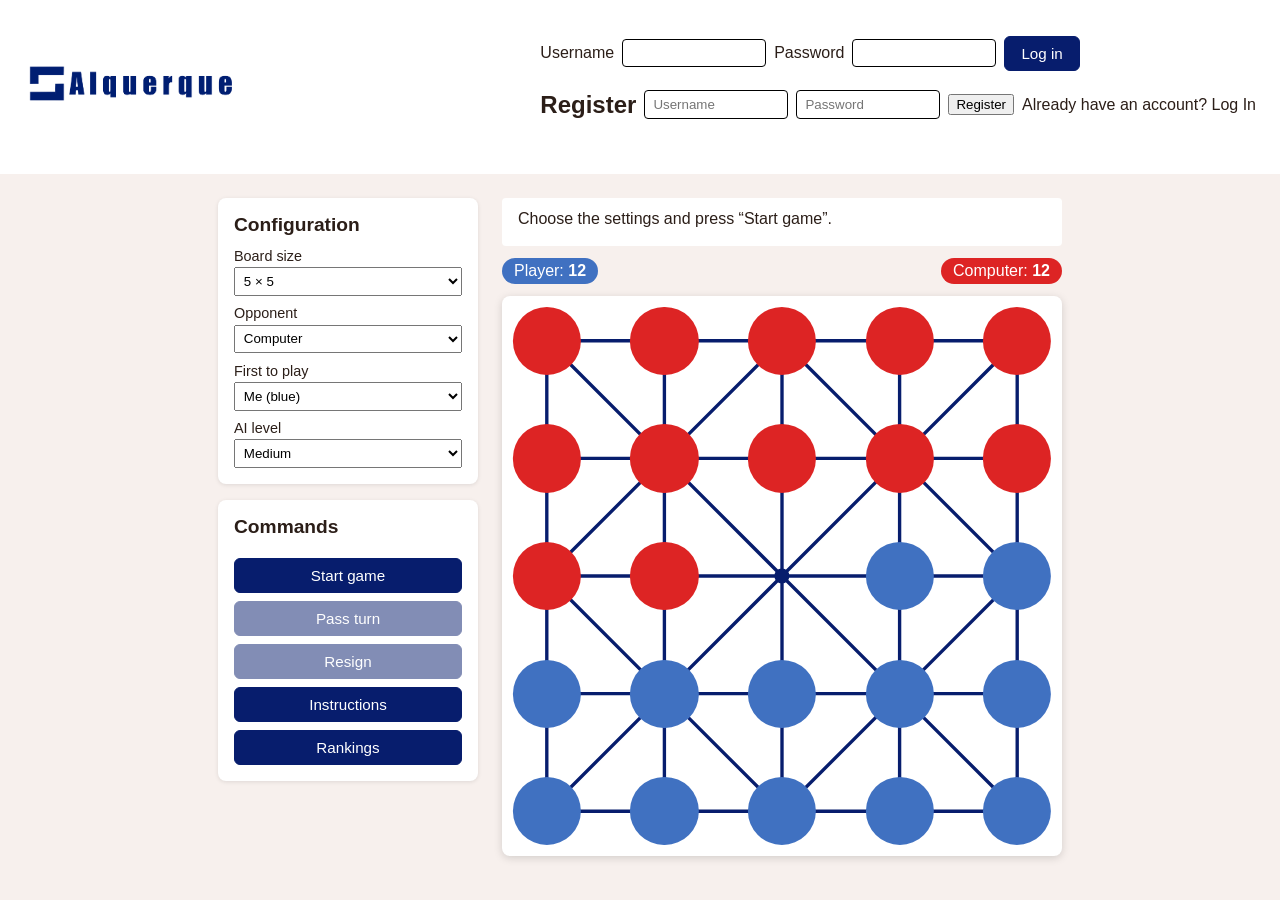
==== commit 97257a0a: "connect to server with request function" ====
--- a/index.html
+++ b/index.html
@@ -19,6 +19,13 @@
                 <label for="login-pass">Password</label>
                 <input id="login-pass" name="password" type="password">
                 <button type="submit" class="btn">Log in</button>
+            </form>
+                <form class="form register-form" id="registerForm">
+            <h2>Register</h2>
+                <input type="text" placeholder="Username" required>
+                <input type="password" placeholder="Password" required>
+                <button type="submit">Register</button>
+                <p class="toggle-text">Already have an account? <span id="showLogin">Log In</span></p>
             </form>
             <div id="user-info" hidden>
                 <span>Hello, <strong id="user-name"></strong></span>
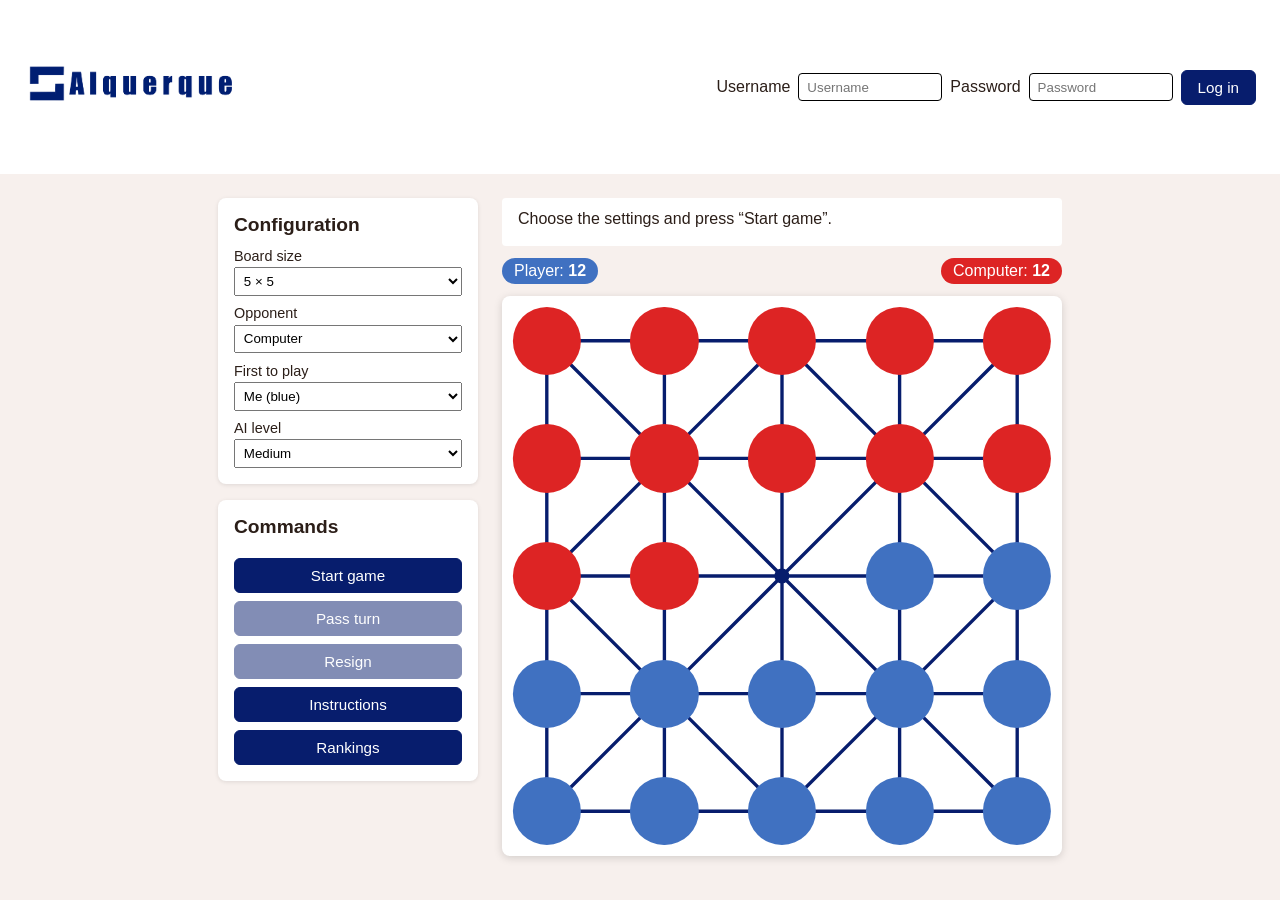
==== commit 9a3051da: "Login complete using localStorage" ====
--- a/index.html
+++ b/index.html
@@ -12,20 +12,13 @@
             <img src="Logo.png" alt="Alquerque logo">
         </div>
 
-        <section id="identification" aria-label="Identification">
+        <section id="identification">
             <form id="login-form">
                 <label for="login-user">Username</label>
-                <input id="login-user" name="user" type="text" autocomplete="username">
+                <input id="login-user" name="user" type="text" placeholder="Username" required>
                 <label for="login-pass">Password</label>
-                <input id="login-pass" name="password" type="password">
+                <input id="login-pass" name="password" type="password" placeholder="Password" required>
                 <button type="submit" class="btn">Log in</button>
-            </form>
-                <form class="form register-form" id="registerForm">
-            <h2>Register</h2>
-                <input type="text" placeholder="Username" required>
-                <input type="password" placeholder="Password" required>
-                <button type="submit">Register</button>
-                <p class="toggle-text">Already have an account? <span id="showLogin">Log In</span></p>
             </form>
             <div id="user-info" hidden>
                 <span>Hello, <strong id="user-name"></strong></span>
--- a/style.css
+++ b/style.css
@@ -310,3 +310,23 @@
 #rankings th {
     background-color: var(--background);
 }
+
+/* login */
+.login {
+    display: none; /* hidden by default */
+    position: fixed;
+    bottom: 1.5rem;
+    left: 50%;
+    transform: translateX(-50%);
+    background: #e74c3c;
+    color: white;
+    border-radius: 8px;
+    font-size: 0.95rem;
+    padding: 0.75rem 1.5rem;
+    box-shadow: 0 4px 12px rgba(0, 0, 0, 0.2);
+    z-index: 9999;
+}
+
+.login.visible {
+    display: block;
+}
